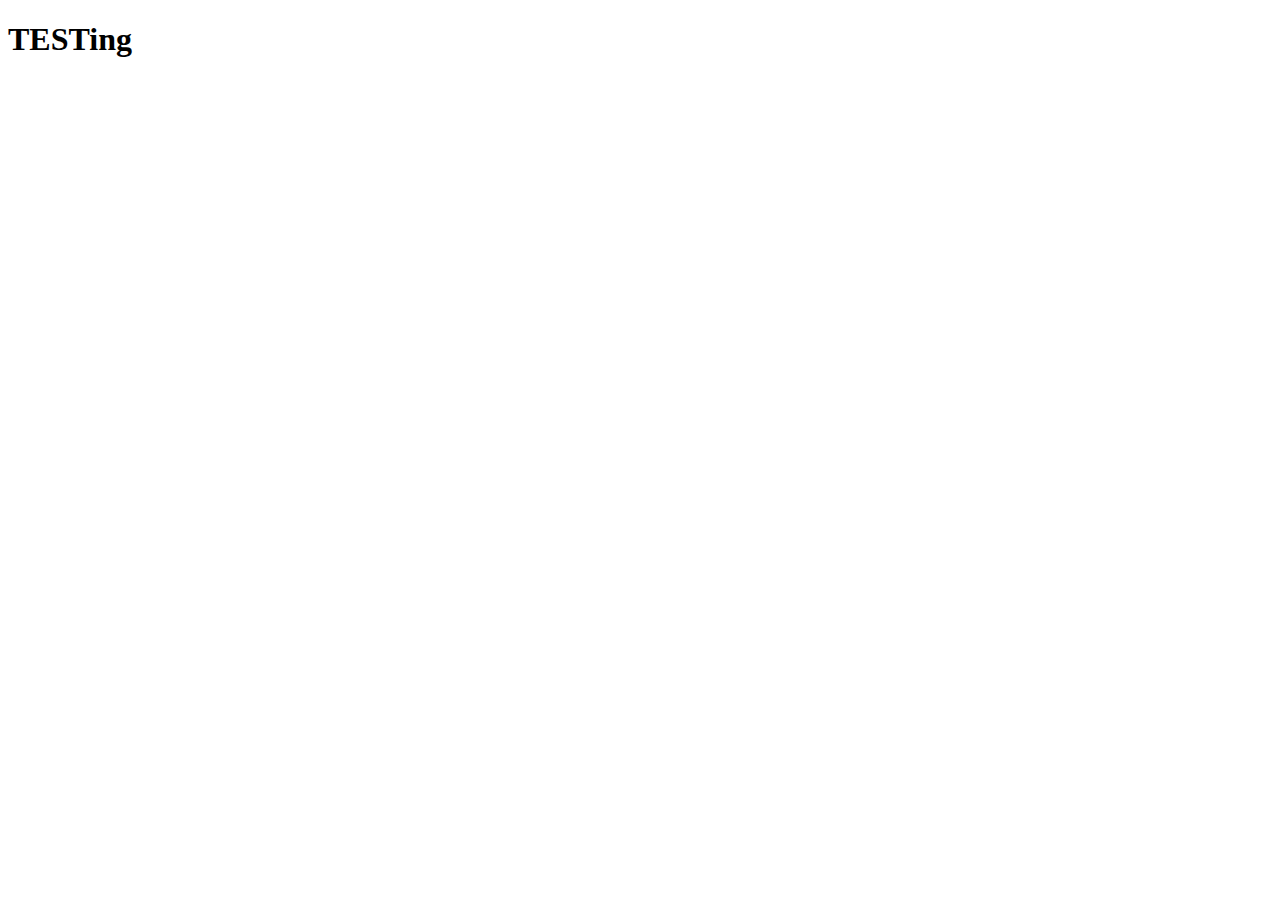
==== welcome/index.html @ 388e7489 "Update from https://github.com/lolalan/cfuapp/commit/aeb3b001410a778fb19ab69077e452d12d6b8685" ====
<!DOCTYPE html>
<html>
<head>
  <meta charset="UTF-8">
  <meta content="IE=Edge" http-equiv="X-UA-Compatible">
  <meta name="description" content="打算學車或即將考車？已經報讀持續進修基金課程學車？需要補鐘？呢個教車師傅評論網站，讓學車的朋友輕鬆分享和尋找最好的教車師傅。分享你的學車經驗，推薦和介紹好師傅、分享地獄教車師傅中伏經歷，閱讀其他人的推介和評論，找到最適合你的教車師傅，助你考車一take pass！">

  <!-- iOS meta tags & icons -->
  <meta name="apple-mobile-web-app-capable" content="yes">
  <meta name="apple-mobile-web-app-status-bar-style" content="black">
  <meta name="apple-mobile-web-app-title" content="cfu">
  <link rel="apple-touch-icon" href="icons/Icon-192.png">

  <!-- Favicon -->
  <link rel="icon" type="image/png" href="favicon.png"/>

  <title>香港教車師傅資訊：來自學生嘅真實評價（學車考車必睇）- hkcfu.review</title>
  <link rel="manifest" href="manifest.json">


</head>
<body>
  <h1>TESTing</h1>
</body>
</html>
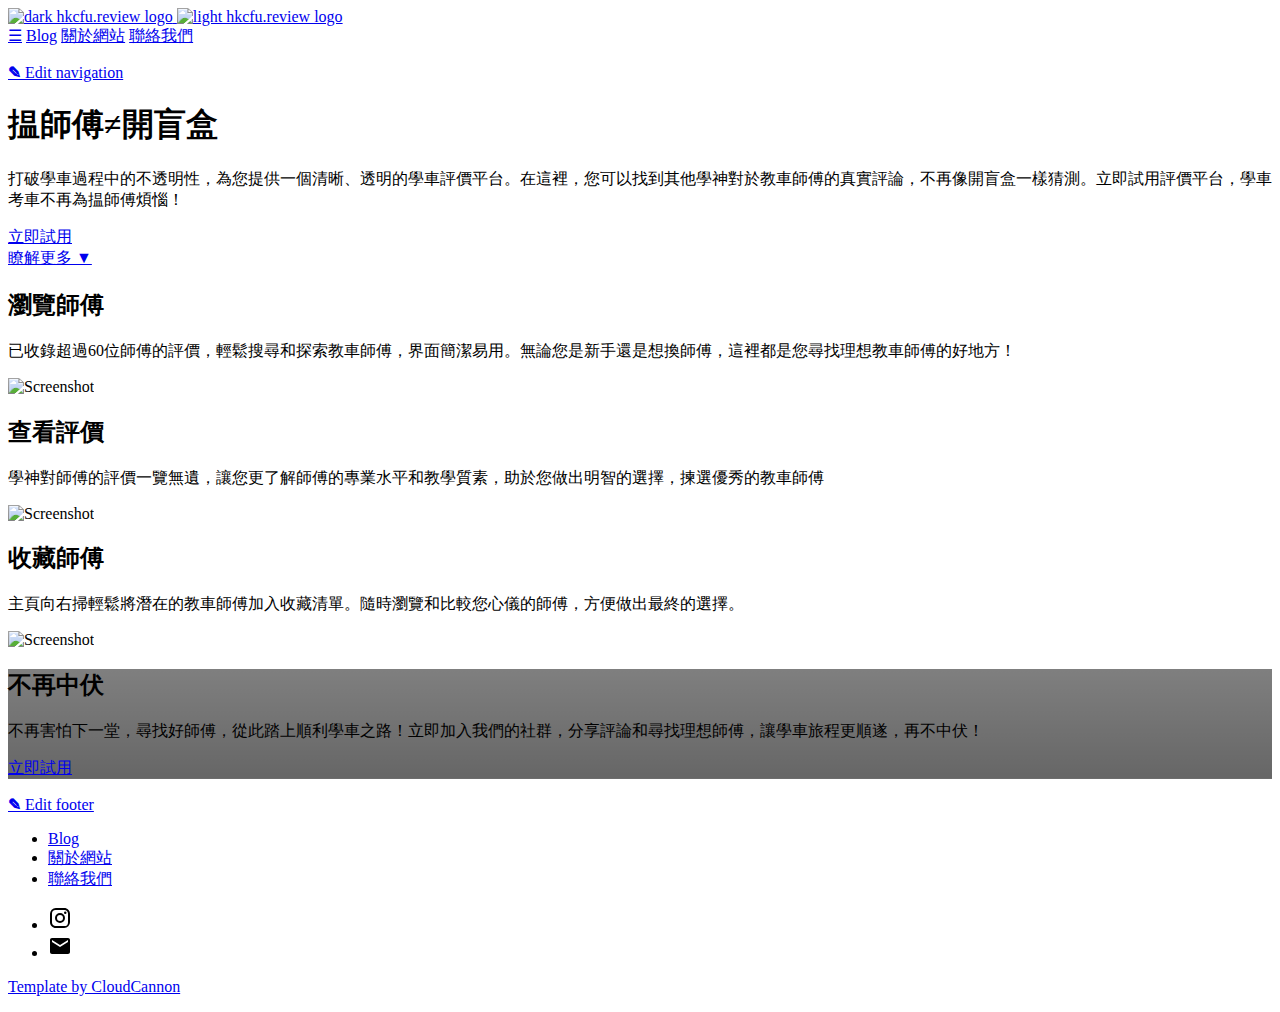
==== commit daeb195f: "Update from https://github.com/lolalan/cfuapp/commit/4bbce60f5fd3c8f8075b8254cafe3e81a8708f8f" ====
--- a/welcome/index.html
+++ b/welcome/index.html
@@ -1,25 +1,192 @@
 <!DOCTYPE html>
-<html>
-<head>
-  <meta charset="UTF-8">
-  <meta content="IE=Edge" http-equiv="X-UA-Compatible">
-  <meta name="description" content="打算學車或即將考車？已經報讀持續進修基金課程學車？需要補鐘？呢個教車師傅評論網站，讓學車的朋友輕鬆分享和尋找最好的教車師傅。分享你的學車經驗，推薦和介紹好師傅、分享地獄教車師傅中伏經歷，閱讀其他人的推介和評論，找到最適合你的教車師傅，助你考車一take pass！">
 
-  <!-- iOS meta tags & icons -->
-  <meta name="apple-mobile-web-app-capable" content="yes">
-  <meta name="apple-mobile-web-app-status-bar-style" content="black">
-  <meta name="apple-mobile-web-app-title" content="cfu">
-  <link rel="apple-touch-icon" href="icons/Icon-192.png">
+<html lang="en">
+	<head>
+		<meta charset="utf-8">
+		<meta name="viewport" content="width=device-width, initial-scale=1">
 
-  <!-- Favicon -->
-  <link rel="icon" type="image/png" href="favicon.png"/>
-
-  <title>香港教車師傅資訊：來自學生嘅真實評價（學車考車必睇）- hkcfu.review</title>
-  <link rel="manifest" href="manifest.json">
+		<!-- Begin Jekyll SEO tag v2.5.0 -->
+<title>Home | hkcfu.review 教車師傅評價</title>
+<meta name="generator" content="Jekyll v3.8.4" />
+<meta property="og:title" content="Home" />
+<meta name="author" content="hkcfu.review" />
+<meta property="og:locale" content="en_US" />
+<meta name="description" content="The latest app to help you find new friends with common interests." />
+<meta property="og:description" content="The latest app to help you find new friends with common interests." />
+<link rel="canonical" href="https://www.hkcfu.review/welcome/" />
+<meta property="og:url" content="https://www.hkcfu.review/welcome/" />
+<meta property="og:site_name" content="hkcfu.review 教車師傅評價" />
+<meta property="og:image" content="https://www.hkcfu.review/welcome/images/artwork2.jpg" />
+<script type="application/ld+json">
+{"headline":"Home","url":"https://www.hkcfu.review/welcome/","sameAs":["https://instagram.com/hkcfu.review"],"@type":"WebSite","publisher":{"@type":"Organization","logo":{"@type":"ImageObject","url":"https://www.hkcfu.review/welcome/siteicon.png"},"name":"hkcfu.review"},"image":"https://www.hkcfu.review/welcome/images/artwork2.jpg","author":{"@type":"Person","name":"hkcfu.review"},"name":"hkcfu.review","description":"The latest app to help you find new friends with common interests.","@context":"http://schema.org"}</script>
+<!-- End Jekyll SEO tag -->
 
 
-</head>
-<body>
-  <h1>TESTing</h1>
-</body>
+		<link rel="apple-touch-icon" href="/apple-touch-icon.png">
+		<link rel="icon" type="image/png" href="/touch-icon.png" sizes="192x192">
+		<link rel="icon" type="image/png" href="/images/favicon.png">
+
+		<link rel="stylesheet" href="https://fonts.googleapis.com/css?family=Lato:300|Rubik:300">
+		<link rel="stylesheet" href="/css/screen.css">
+
+		
+	</head>
+
+	<body>
+		<header id="mainHeader">
+			<div class="container">
+				<div class="company-name">
+					<a href="/">
+						<span class="dark-logo"><img width="104" height="38" src="/images/logo/dark.svg" alt="dark hkcfu.review logo"></span>
+						<span class="light-logo"><img width="104" height="38" src="/images/logo/light.svg" alt="light hkcfu.review logo"></span>
+					</a>
+				</div>
+				<nav>
+	<a class="nav-toggle" id="open-nav" href="#">&#9776;</a>
+	
+		
+		
+
+		
+		<a href="/blog/" class="" >Blog</a>
+	
+		
+		
+
+		
+		<a href="/about/" class="" >關於網站</a>
+	
+		
+		
+
+		
+		<a href="/contact/" class="" >聯絡我們</a>
+	
+</nav>
+
+				<p class="editor-link"><a style="display:inline;" href="cloudcannon:collections/_data/navigation.yml" class="btn"><strong>&#9998;</strong> Edit navigation</a></p>
+			</div>
+		</header>
+
+		<section class="hero" style="background-image: url(/images/artwork2.jpg)">
+	<div class="inner-hero text-container">
+		<div class="hero-text-container">
+			<h1 class="editable">揾師傅≠開盲盒</h1>
+			<p class="subtext editable">打破學車過程中的不透明性，為您提供一個清晰、透明的學車評價平台。在這裡，您可以找到其他學神對於教車師傅的真實評論，不再像開盲盒一樣猜測。立即試用評價平台，學車考車不再為揾師傅煩惱！</p>
+			<div class="cta button alt"><a href="https://www.hkcfu.review">立即試用</a></div>
+		</div>
+	</div>
+	<div class="learn-more"><a href="#learn-more">瞭解更多 <span class="arrow">&#x25BC;</span></a></div>
+</section>
+
+<div class="content">
+	<section class="info" id="learn-more">
+		<div class="container flex">
+			<div class="text">
+				<h2 class="editable">瀏覽師傅</h2>
+				<p class="editable">已收錄超過60位師傅的評價，輕鬆搜尋和探索教車師傅，界面簡潔易用。無論您是新手還是想換師傅，這裡都是您尋找理想教車師傅的好地方！</p>
+			</div>
+			<div class="image">
+				<img class="editable" src="/images/screenshot1.png" alt="Screenshot" />
+			</div>
+		</div>
+	</section>
+
+	<section class="info">
+		<div class="container flex">
+			<div class="text">
+				<h2 class="editable">查看評價</h2>
+				<p class="editable">學神對師傅的評價一覽無遺，讓您更了解師傅的專業水平和教學質素，助於您做出明智的選擇，揀選優秀的教車師傅</p>
+			</div>
+			<div class="image">
+				<img class="editable" src="/images/screenshot2.png" alt="Screenshot" />
+			</div>
+		</div>
+	</section>
+
+	<section class="info">
+		<div class="container flex">
+			<div class="text">
+				<h2 class="editable">收藏師傅</h2>
+				<p class="editable">主頁向右掃輕鬆將潛在的教車師傅加入收藏清單。隨時瀏覽和比較您心儀的師傅，方便做出最終的選擇。</p>
+			</div>
+			<div class="image">
+				<img class="editable" src="/images/screenshot3.png" alt="Screenshot" />
+			</div>
+		</div>
+	</section>
+
+	<section class="hero" style="background: center/cover no-repeat linear-gradient(rgba(0, 0, 0, 0.5), rgba(0, 0, 0, 0.6)),url(/images/artwork.png)">
+		<div class="inner-hero text-container">
+			<div class="hero-text-container">
+				<h2 class="editable">不再中伏</h2>
+				<p class="subtext editable">不再害怕下一堂，尋找好師傅，從此踏上順利學車之路！立即加入我們的社群，分享評論和尋找理想師傅，讓學車旅程更順遂，再不中伏！</p>
+				<div class="cta button alt"><a href="https://www.hkcfu.review">立即試用</a></div>
+			</div>
+		</div>
+	</section>
+</div>
+
+
+		<footer>
+			<div class="container">
+				<p class="editor-link"><a href="cloudcannon:collections/_data/footer.yml" class="btn"><strong>&#9998;</strong> Edit footer</a></p>
+				<ul class="footer-left-links">
+					
+						<li>
+							<a  href="/blog/" >
+								
+								Blog
+							</a>
+						</li>
+					
+						<li>
+							<a  href="/about/" >
+								
+								關於網站
+							</a>
+						</li>
+					
+						<li>
+							<a  href="/contact/" >
+								
+								聯絡我們
+							</a>
+						</li>
+					
+				</ul>
+				<ul class="footer-right-links">
+					
+						<li>
+							<a target="_blank" href="https://instagram.com/hkcfu.review" class="instagram-icon">
+								
+		<svg fill="#000000" height="24" viewBox="0 0 24 24" width="24" xmlns="http://www.w3.org/2000/svg"><path d="M7.8,2H16.2C19.4,2 22,4.6 22,7.8V16.2A5.8,5.8 0 0,1 16.2,22H7.8C4.6,22 2,19.4 2,16.2V7.8A5.8,5.8 0 0,1 7.8,2M7.6,4A3.6,3.6 0 0,0 4,7.6V16.4C4,18.39 5.61,20 7.6,20H16.4A3.6,3.6 0 0,0 20,16.4V7.6C20,5.61 18.39,4 16.4,4H7.6M17.25,5.5A1.25,1.25 0 0,1 18.5,6.75A1.25,1.25 0 0,1 17.25,8A1.25,1.25 0 0,1 16,6.75A1.25,1.25 0 0,1 17.25,5.5M12,7A5,5 0 0,1 17,12A5,5 0 0,1 12,17A5,5 0 0,1 7,12A5,5 0 0,1 12,7M12,9A3,3 0 0,0 9,12A3,3 0 0,0 12,15A3,3 0 0,0 15,12A3,3 0 0,0 12,9Z" /></svg>
+	
+
+								
+							</a>
+						</li>
+					
+						<li>
+							<a  href="mailto:hkcfu.review@gmail.com" class="email-icon">
+								
+		<svg fill="#000000" height="24" viewBox="0 0 24 24" width="24" xmlns="http://www.w3.org/2000/svg"><path d="M20 4H4c-1.1 0-1.99.9-1.99 2L2 18c0 1.1.9 2 2 2h16c1.1 0 2-.9 2-2V6c0-1.1-.9-2-2-2zm0 4l-8 5-8-5V6l8 5 8-5v2z"/><path d="M0 0h24v24H0z" fill="none"/></svg>
+
+
+								
+							</a>
+						</li>
+					
+				</ul>
+				<p class="copyright">
+					<a href="https://cloudcannon.com/">
+						Template by CloudCannon
+					</a>
+				</p>
+			</div>
+		</footer>
+
+		<script src="//ajax.googleapis.com/ajax/libs/jquery/3.1.0/jquery.min.js"></script>
+		<script src="/js/main.js"></script>
+	</body>
 </html>
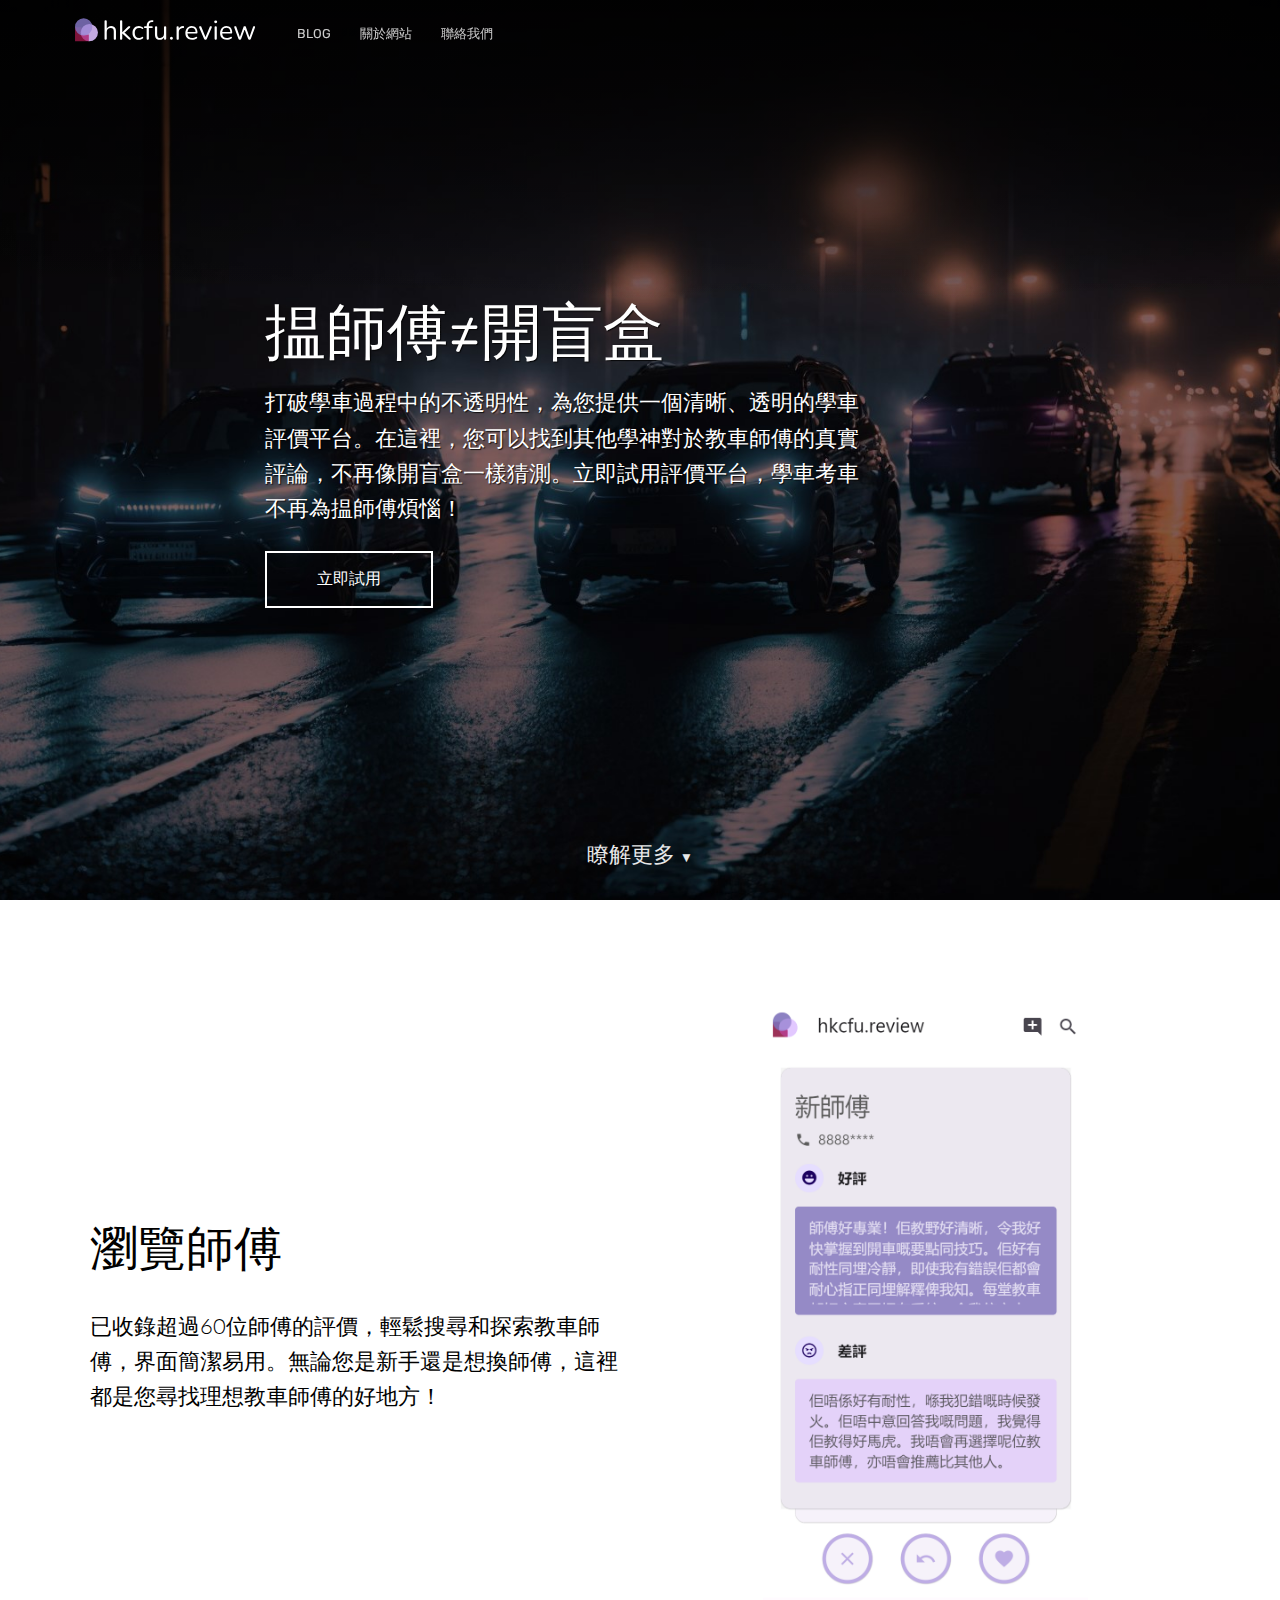
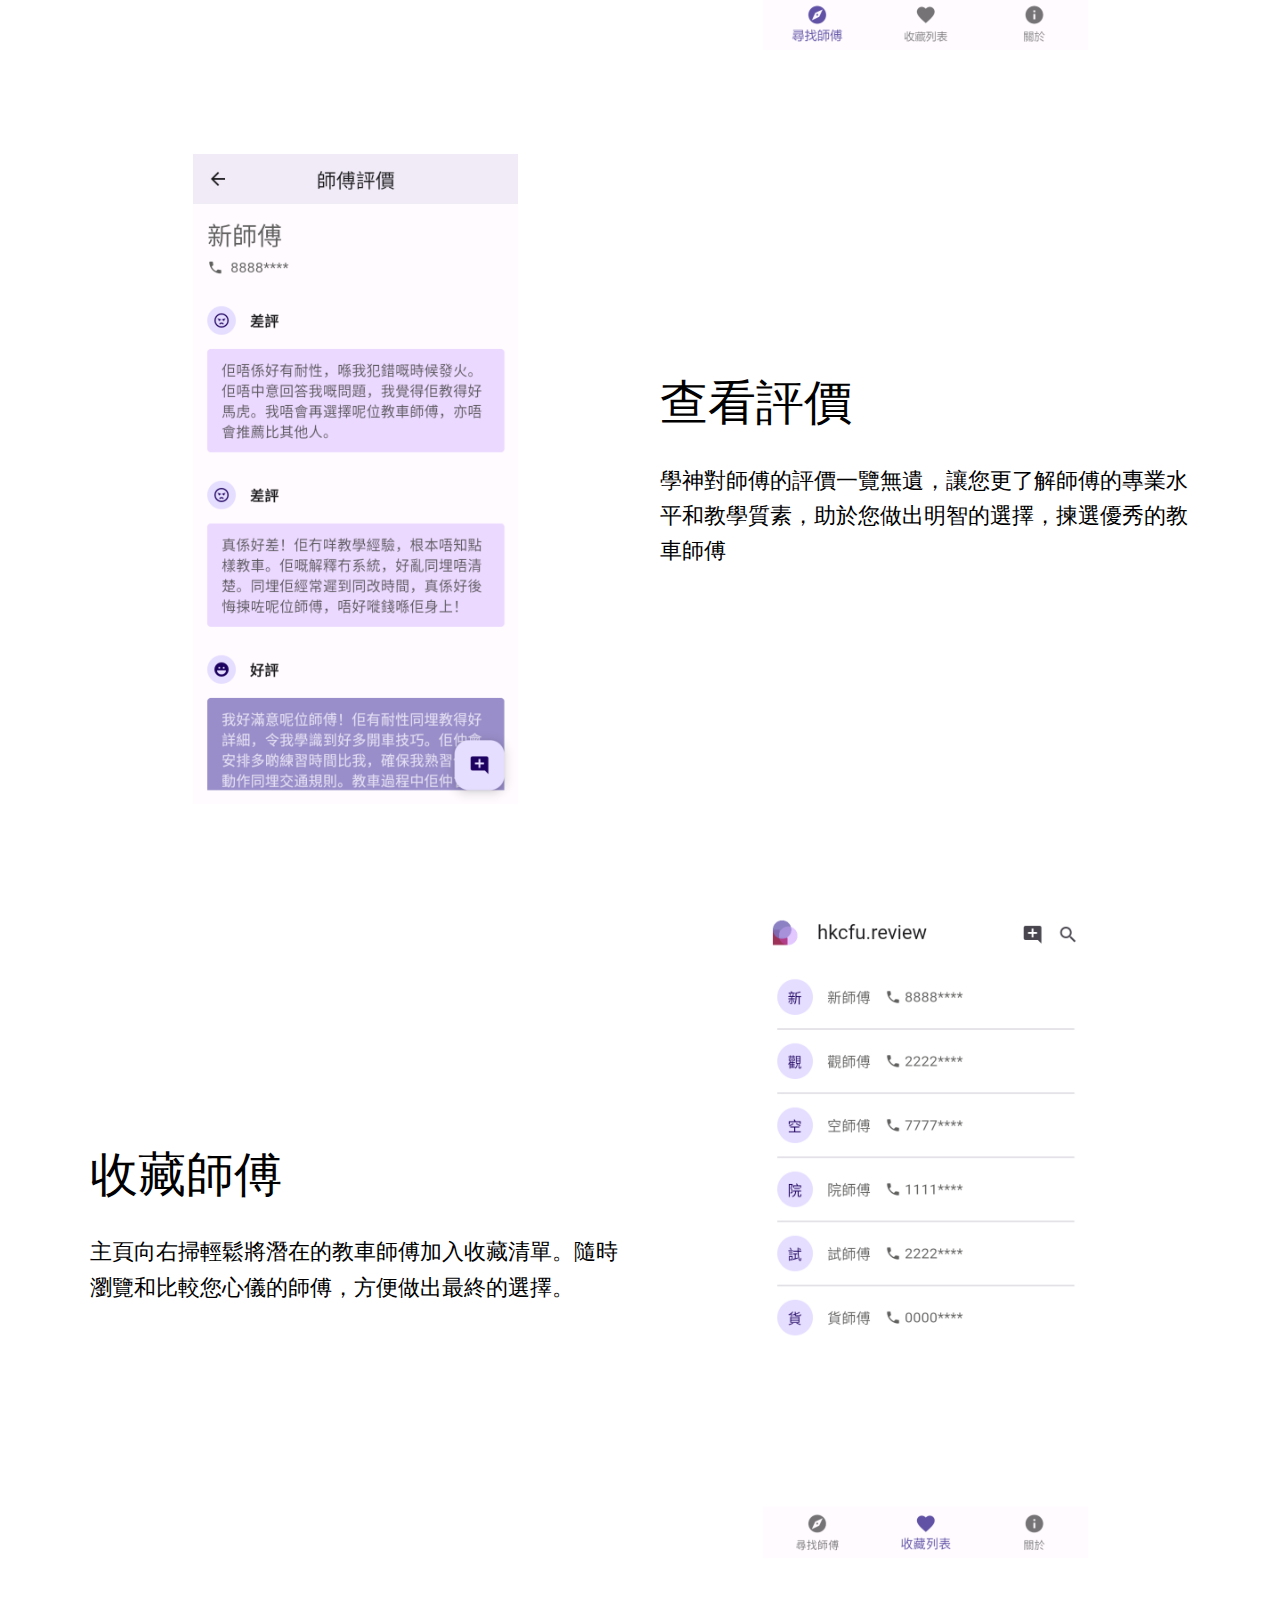
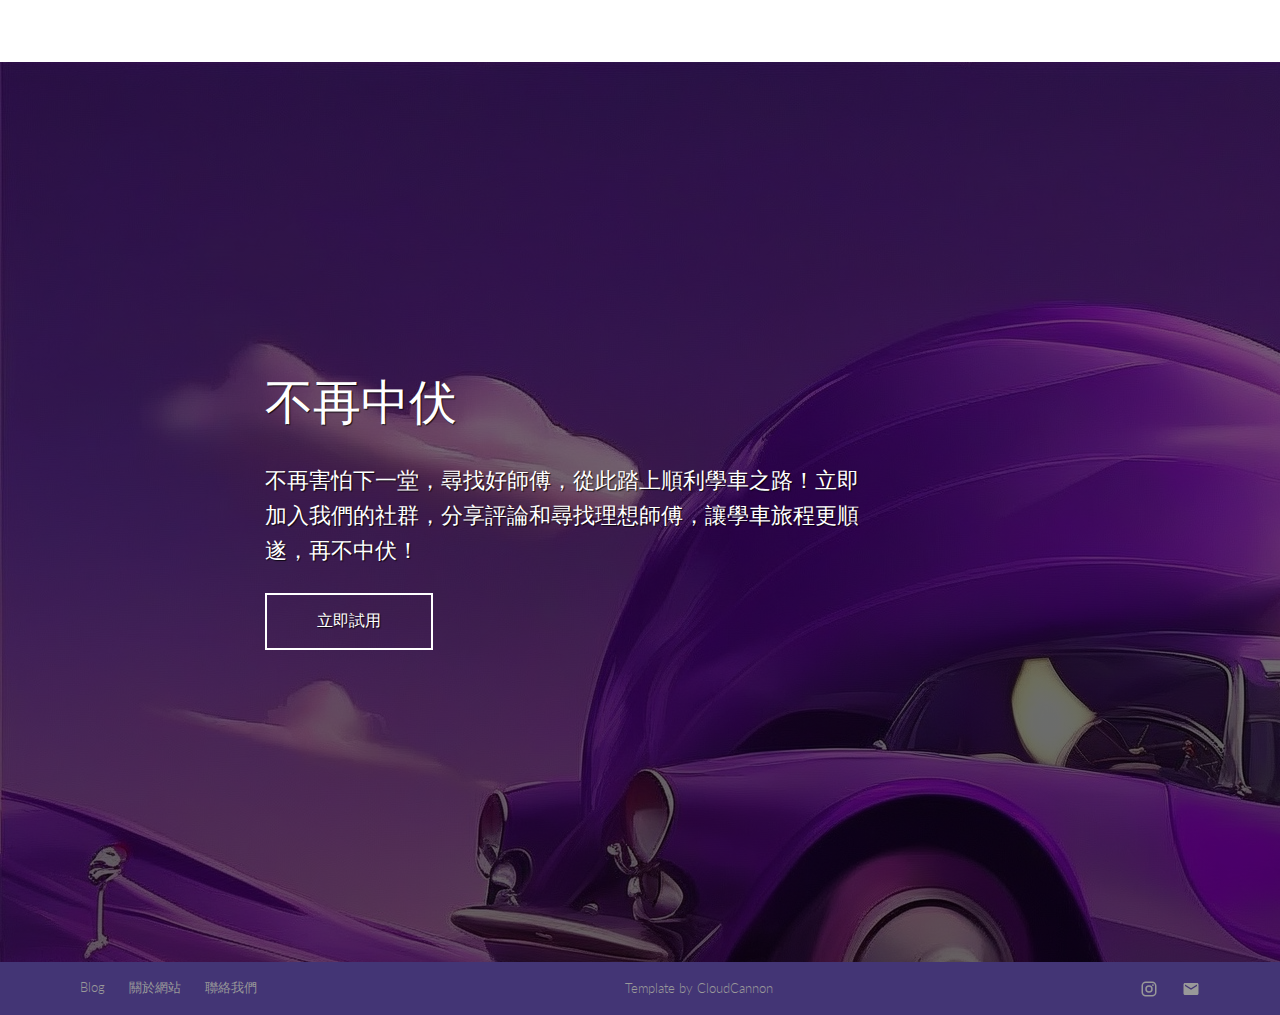
==== commit 5dafe93a: "Update from https://github.com/lolalan/cfuapp/commit/13a82696eb081a3119995090ba517b690dd5e3bb" ====
--- a/welcome/index.html
+++ b/welcome/index.html
@@ -21,13 +21,14 @@
 {"headline":"Home","url":"https://www.hkcfu.review/welcome/","sameAs":["https://instagram.com/hkcfu.review"],"@type":"WebSite","publisher":{"@type":"Organization","logo":{"@type":"ImageObject","url":"https://www.hkcfu.review/welcome/siteicon.png"},"name":"hkcfu.review"},"image":"https://www.hkcfu.review/welcome/images/artwork2.jpg","author":{"@type":"Person","name":"hkcfu.review"},"name":"hkcfu.review","description":"The latest app to help you find new friends with common interests.","@context":"http://schema.org"}</script>
 <!-- End Jekyll SEO tag -->
 
+		<link type="application/atom+xml" rel="alternate" href="https://www.hkcfu.review/welcome/feed.xml" title="hkcfu.review 教車師傅評價" />
 
-		<link rel="apple-touch-icon" href="/apple-touch-icon.png">
-		<link rel="icon" type="image/png" href="/touch-icon.png" sizes="192x192">
-		<link rel="icon" type="image/png" href="/images/favicon.png">
+		<link rel="apple-touch-icon" href="./apple-touch-icon.png">
+		<link rel="icon" type="image/png" href="./touch-icon.png" sizes="192x192">
+		<link rel="icon" type="image/png" href="./images/favicon.png">
 
 		<link rel="stylesheet" href="https://fonts.googleapis.com/css?family=Lato:300|Rubik:300">
-		<link rel="stylesheet" href="/css/screen.css">
+		<link rel="stylesheet" href="./css/screen.css">
 
 		
 	</head>
@@ -36,9 +37,9 @@
 		<header id="mainHeader">
 			<div class="container">
 				<div class="company-name">
-					<a href="/">
-						<span class="dark-logo"><img width="104" height="38" src="/images/logo/dark.svg" alt="dark hkcfu.review logo"></span>
-						<span class="light-logo"><img width="104" height="38" src="/images/logo/light.svg" alt="light hkcfu.review logo"></span>
+					<a href="./">
+						<span class="dark-logo"><img width="104" height="38" src="./images/logo/dark.svg" alt="dark hkcfu.review logo"></span>
+						<span class="light-logo"><img width="104" height="38" src="./images/logo/light.svg" alt="light hkcfu.review logo"></span>
 					</a>
 				</div>
 				<nav>
@@ -48,19 +49,19 @@
 		
 
 		
-		<a href="/blog/" class="" >Blog</a>
+		<a href="./blog/" class="" >Blog</a>
 	
 		
 		
 
 		
-		<a href="/about/" class="" >關於網站</a>
+		<a href="./about/" class="" >關於網站</a>
 	
 		
 		
 
 		
-		<a href="/contact/" class="" >聯絡我們</a>
+		<a href="./contact/" class="" >聯絡我們</a>
 	
 </nav>
 
@@ -68,7 +69,7 @@
 			</div>
 		</header>
 
-		<section class="hero" style="background-image: url(/images/artwork2.jpg)">
+		<section class="hero" style="background-image: url(./images/artwork2.jpg)">
 	<div class="inner-hero text-container">
 		<div class="hero-text-container">
 			<h1 class="editable">揾師傅≠開盲盒</h1>
@@ -87,7 +88,7 @@
 				<p class="editable">已收錄超過60位師傅的評價，輕鬆搜尋和探索教車師傅，界面簡潔易用。無論您是新手還是想換師傅，這裡都是您尋找理想教車師傅的好地方！</p>
 			</div>
 			<div class="image">
-				<img class="editable" src="/images/screenshot1.png" alt="Screenshot" />
+				<img class="editable" src="./images/screenshot1.png" alt="Screenshot" />
 			</div>
 		</div>
 	</section>
@@ -99,7 +100,7 @@
 				<p class="editable">學神對師傅的評價一覽無遺，讓您更了解師傅的專業水平和教學質素，助於您做出明智的選擇，揀選優秀的教車師傅</p>
 			</div>
 			<div class="image">
-				<img class="editable" src="/images/screenshot2.png" alt="Screenshot" />
+				<img class="editable" src="./images/screenshot2.png" alt="Screenshot" />
 			</div>
 		</div>
 	</section>
@@ -111,12 +112,12 @@
 				<p class="editable">主頁向右掃輕鬆將潛在的教車師傅加入收藏清單。隨時瀏覽和比較您心儀的師傅，方便做出最終的選擇。</p>
 			</div>
 			<div class="image">
-				<img class="editable" src="/images/screenshot3.png" alt="Screenshot" />
+				<img class="editable" src="./images/screenshot3.png" alt="Screenshot" />
 			</div>
 		</div>
 	</section>
 
-	<section class="hero" style="background: center/cover no-repeat linear-gradient(rgba(0, 0, 0, 0.5), rgba(0, 0, 0, 0.6)),url(/images/artwork.png)">
+	<section class="hero" style="background: center/cover no-repeat linear-gradient(rgba(0, 0, 0, 0.5), rgba(0, 0, 0, 0.6)),url(./images/artwork.png)">
 		<div class="inner-hero text-container">
 			<div class="hero-text-container">
 				<h2 class="editable">不再中伏</h2>
@@ -134,21 +135,21 @@
 				<ul class="footer-left-links">
 					
 						<li>
-							<a  href="/blog/" >
+							<a  href="./blog/" >
 								
 								Blog
 							</a>
 						</li>
 					
 						<li>
-							<a  href="/about/" >
+							<a  href="./about/" >
 								
 								關於網站
 							</a>
 						</li>
 					
 						<li>
-							<a  href="/contact/" >
+							<a  href="./contact/" >
 								
 								聯絡我們
 							</a>
@@ -168,7 +169,7 @@
 						</li>
 					
 						<li>
-							<a  href="mailto:hkcfu.review@gmail.com" class="email-icon">
+							<a  href=".mailto:hkcfu.review@gmail.com" class="email-icon">
 								
 		<svg fill="#000000" height="24" viewBox="0 0 24 24" width="24" xmlns="http://www.w3.org/2000/svg"><path d="M20 4H4c-1.1 0-1.99.9-1.99 2L2 18c0 1.1.9 2 2 2h16c1.1 0 2-.9 2-2V6c0-1.1-.9-2-2-2zm0 4l-8 5-8-5V6l8 5 8-5v2z"/><path d="M0 0h24v24H0z" fill="none"/></svg>
 
@@ -187,6 +188,6 @@
 		</footer>
 
 		<script src="//ajax.googleapis.com/ajax/libs/jquery/3.1.0/jquery.min.js"></script>
-		<script src="/js/main.js"></script>
+		<script src="./js/main.js"></script>
 	</body>
 </html>
--- a/welcome/css/screen.css
+++ b/welcome/css/screen.css
@@ -0,0 +1,606 @@
+@charset "UTF-8";
+.staff {
+  display: -webkit-box;
+  display: -webkit-flex;
+  display: -moz-flex;
+  display: -ms-flexbox;
+  display: flex; }
+
+html {
+  background: #433575; }
+
+html, body {
+  margin: 0;
+  padding: 0; }
+
+body {
+  font-family: 'Rubik', sans-serif; }
+
+a {
+  color: #00a4ca;
+  text-decoration: none; }
+
+a:hover {
+  text-decoration: underline; }
+
+img {
+  max-width: 100%; }
+
+h1 strong, h2 strong {
+  font-weight: 700; }
+
+h1 {
+  font-weight: 300;
+  font-size: 3.8em;
+  margin: 0; }
+
+h2 {
+  font-weight: 300;
+  font-size: 3em;
+  margin: 0 0 30px 0;
+  line-height: 1.2em; }
+
+h3 {
+  margin: 20px 0 10px 0; }
+
+h2 a {
+  color: #000; }
+  h2 a:hover {
+    text-decoration: none; }
+
+p, address, ul {
+  font-size: 1.38em;
+  margin-bottom: 20px;
+  font-weight: 300;
+  line-height: 1.6em;
+  font-family: 'Lato', sans-serif; }
+
+.hero {
+  color: #ffffff;
+  text-align: center;
+  height: 100vh;
+  min-height: 550px;
+  background-color: #433575;
+  background-repeat: no-repeat;
+  background-size: cover;
+  background-position: center center; }
+  .hero:before {
+    content: "";
+    background: linear-gradient(to bottom, rgba(0, 0, 0, 0.65) 0, rgba(0, 0, 0, 0) 100%);
+    position: absolute;
+    top: 0;
+    left: 0;
+    right: 0;
+    height: 300px; }
+  .hero p {
+    color: #fff; }
+  .hero .inner-hero {
+    display: flex;
+    align-items: center;
+    height: 100%; }
+  .hero .hero-text-container {
+    width: 600px;
+    text-align: left; }
+    .hero .hero-text-container h1, .hero .hero-text-container h2, .hero .hero-text-container p, .hero .hero-text-container .button {
+      text-shadow: 1px 1px 1px rgba(0, 0, 0, 0.8); }
+  .hero .hero-text-right {
+    position: absolute;
+    right: 0; }
+
+.image {
+  text-align: center; }
+
+.bottom-cta {
+  text-align: center; }
+  .bottom-cta h2 {
+    margin-bottom: 12px; }
+
+@media (min-width: 768px) {
+  .flex {
+    display: -webkit-box;
+    display: -webkit-flex;
+    display: -moz-flex;
+    display: -ms-flexbox;
+    display: flex;
+    align-items: center;
+    flex-direction: row; }
+    .flex .text, .flex .image {
+      -webkit-flex: 1;
+      flex: 1;
+      padding: 0 20px; }
+
+  .content section:nth-child(even) .flex {
+    flex-direction: row-reverse; } }
+.container, .text-container {
+  margin: 0 auto;
+  position: relative;
+  padding: 0 20px; }
+
+.text-container {
+  max-width: 750px; }
+
+.container {
+  max-width: 1140px; }
+
+.dark-logo {
+  display: none; }
+
+section {
+  background: #fff; }
+
+.pad {
+  padding: 60px 0; }
+
+header {
+  color: #fff;
+  padding: 15px 0;
+  position: fixed;
+  width: 100%;
+  z-index: 9999;
+  line-height: 0; }
+  header .container {
+    line-height: 0; }
+  header.header-background {
+    background-color: rgba(255, 255, 255, 0.95);
+    color: #333;
+    box-shadow: 0px 0px 10px rgba(0, 0, 0, 0.2);
+    transition: background-color 0.2s ease;
+    text-shadow: none; }
+    header.header-background a {
+      color: #333; }
+      @media (min-width: 620px) {
+        header.header-background a:hover {
+          border-bottom-color: rgba(80, 80, 80, 0.3);
+          border-bottom-width: 5px; } }
+    header.header-background .dark-logo {
+      display: inline; }
+    header.header-background .light-logo {
+      display: none; }
+  header a {
+    color: #fff;
+    text-decoration: none;
+    z-index: 1;
+    position: relative;
+    display: block; }
+    @media (min-width: 620px) {
+      header a {
+        height: 100%; } }
+    header a span {
+      display: block;
+      height: 100%; }
+    header a:hover {
+      text-decoration: none; }
+  header .company-name {
+    font-size: 1.7em;
+    display: inline-block; }
+    header .company-name img {
+      height: 30px;
+      width: auto; }
+
+.content {
+  background: #fff; }
+
+.info img {
+  max-height: 650px; }
+
+.info {
+  padding: 0 0 100px 0; }
+  .info:first-child {
+    padding-top: 100px; }
+
+.subtext {
+  margin-top: 10px; }
+
+.cta {
+  margin: 25px 0 0 0; }
+
+.page h2 {
+  text-align: center; }
+
+blockquote {
+  padding: 18px 25px;
+  margin: 0;
+  quotes: "“" "”" "‘" "’";
+  font-style: italic; }
+  blockquote cite {
+    display: block;
+    font-weight: bold;
+    margin: 10px 0 0 0; }
+  blockquote p {
+    display: inline; }
+
+blockquote:before {
+  color: #ccc;
+  content: open-quote;
+  font-size: 4em;
+  line-height: 0.1em;
+  margin-right: 0.25em;
+  vertical-align: -0.4em; }
+
+.square-image {
+  width: 200px;
+  height: 200px;
+  border-radius: 200px;
+  background-size: cover;
+  background-repeat: no-repeat;
+  margin: 0 auto; }
+
+.page {
+  margin-bottom: 0;
+  padding-bottom: 80px; }
+
+.center-text {
+  text-align: center; }
+
+.learn-more {
+  position: absolute;
+  left: 0;
+  bottom: 30px;
+  text-align: center;
+  font-size: 1.4em;
+  width: 100%; }
+  .learn-more a {
+    text-decoration: none;
+    color: #fff;
+    opacity: .9; }
+    .learn-more a:hover {
+      opacity: 1; }
+  .learn-more .arrow {
+    font-size: .6em; }
+
+.editor-link {
+  display: none;
+  margin-top: 0;
+  padding-top: 30px; }
+  .editor-link .btn {
+    border: 0;
+    border-radius: 2px;
+    width: 100%;
+    max-width: 500px;
+    box-sizing: border-box;
+    font-size: 2rem;
+    text-decoration: none;
+    padding: 10px 15px;
+    margin: 0;
+    font-size: 18px;
+    cursor: pointer;
+    background-color: #f7e064;
+    color: #333;
+    box-shadow: 1px 1px 5px 0 rgba(0, 0, 0, 0.2); }
+    .editor-link .btn:hover {
+      background-color: #f4d525;
+      color: #333; }
+
+.cms-editor-active .editor-link {
+  display: block; }
+
+.staff {
+  padding: 0;
+  margin: 0;
+  list-style: none;
+  -webkit-flex-flow: wrap;
+  -moz-flex-flow: wrap;
+  -ms-flex-flow: wrap;
+  flex-flow: wrap;
+  text-align: center; }
+  .staff li {
+    padding: 30px 20px;
+    box-sizing: border-box;
+    width: 100%; }
+    @media (min-width: 450px) {
+      .staff li {
+        -webkit-box-flex: 1;
+        -webkit-flex: 1 1 50%;
+        -moz-box-flex: 1;
+        -moz-flex: 1 1 50%;
+        -ms-flex: 1 1 50%;
+        flex: 1 1 50%; } }
+    @media (min-width: 768px) {
+      .staff li {
+        -webkit-box-flex: 1;
+        -webkit-flex: 1 1 33%;
+        -moz-box-flex: 1;
+        -moz-flex: 1 1 33%;
+        -ms-flex: 1 1 33%;
+        flex: 1 1 33%; } }
+  .staff .name {
+    margin-top: 20px; }
+  .staff .position {
+    color: #666;
+    font-size: .8em; }
+
+.map {
+  width: 100%;
+  height: 440px; }
+
+.contact-box {
+  margin: 0 auto; }
+  .contact-box form {
+    width: 100%; }
+  .contact-box p {
+    margin: 0; }
+  @media (min-width: 768px) {
+    .contact-box .contact-form, .contact-box .contact-details {
+      -webkit-flex: 1;
+      flex: 1; } }
+  .contact-box .contact-details {
+    font-size: .9em;
+    margin-top: 60px; }
+
+.blog-posts {
+  list-style: none;
+  padding: 0;
+  margin: 0;
+  font-size: 1em; }
+  .blog-posts li {
+    padding: 50px 0; }
+  .blog-posts .blog-post {
+    padding: 18px 0; }
+    .blog-posts .blog-post:first-child {
+      padding-top: 50px; }
+    .blog-posts .blog-post .post-details {
+      padding-top: 15px; }
+
+.blog-post .author {
+  padding: 30px 0 0 0;
+  border: 1px solid #eee;
+  margin: 30px 0;
+  font-size: .8em; }
+  .blog-post .author .square-image {
+    width: 125px;
+    height: 125px; }
+  .blog-post .author .blurb {
+    text-align: center; }
+.blog-post h3 {
+  margin: 0; }
+  .blog-post h3 a {
+    color: #000;
+    text-decoration: none;
+    font-weight: normal;
+    font-size: 1.3em; }
+.blog-post h2 {
+  text-align: left;
+  font-size: 2.6em;
+  margin: 0; }
+.blog-post .post-details {
+  border-bottom: 1px solid #eee;
+  font-size: .9em;
+  margin: 0;
+  padding: 40px 0 0 0; }
+  .blog-post .post-details .blog-filter {
+    display: inline-block;
+    text-align: left; }
+    .blog-post .post-details .blog-filter a {
+      position: relative;
+      top: -5px; }
+  .blog-post .post-details a {
+    text-decoration: none; }
+  .blog-post .post-details .post-date {
+    float: right; }
+  .blog-post .post-details:after {
+    content: "";
+    display: table;
+    clear: both; }
+.blog-post .post-content {
+  padding: 0 0 40px 0; }
+  .blog-post .post-content .button {
+    margin: 30px 0 0 0; }
+
+.pagination {
+  text-align: center; }
+
+.blog-filter {
+  text-align: center; }
+  .blog-filter a {
+    background: #eee;
+    padding: 3px 5px;
+    font-size: .8em;
+    border-radius: 5px;
+    color: #888;
+    transition: .2s ease-in-out; }
+    .blog-filter a:hover {
+      color: #555;
+      text-decoration: none; }
+
+.blog-filter.cross a {
+  padding-right: 8px; }
+  .blog-filter.cross a:after {
+    content: "x";
+    font-size: .5em;
+    position: relative;
+    bottom: 4px;
+    right: -3px; }
+
+.change-category {
+  margin: 0;
+  padding: 30px 0; }
+
+.blog-navigation {
+  font-size: 14px;
+  display: block;
+  width: auto;
+  overflow: hidden; }
+  .blog-navigation a {
+    display: block;
+    width: 50%;
+    float: left;
+    margin: 1em 0; }
+  .blog-navigation .next {
+    text-align: right; }
+
+.pagination {
+  padding: 30px; }
+
+.button a, input[type=submit] {
+  color: #8f1742;
+  text-decoration: none;
+  border: 2px solid #8f1742;
+  transition: .2s ease-in-out;
+  display: inline-block;
+  padding: 16px 50px;
+  background: #fff; }
+
+.button a:hover, input[type=submit]:hover {
+  background: #8f1742;
+  color: #fff;
+  cursor: pointer; }
+
+.button.alt a {
+  background: rgba(255, 255, 255, 0);
+  border: 2px solid white;
+  color: #fff; }
+
+.button.alt a:hover {
+  background: #fff;
+  color: #8f1742;
+  text-shadow: none; }
+
+textarea, input, button, select {
+  font-family: inherit;
+  font-size: inherit; }
+
+input[type=submit] {
+  margin: 20px 0 0 0; }
+
+label, input, textarea {
+  display: block;
+  width: 100%;
+  box-sizing: border-box; }
+
+textarea {
+  resize: vertical;
+  height: 150px; }
+
+label {
+  margin: 20px 0 5px 0; }
+
+input, textarea {
+  padding: 10px;
+  font-size: 1em; }
+
+input, textarea {
+  -webkit-transition: all 0.30s ease-in-out;
+  -moz-transition: all 0.30s ease-in-out;
+  -ms-transition: all 0.30s ease-in-out;
+  -o-transition: all 0.30s ease-in-out;
+  outline: none;
+  border: 1px solid #DDDDDD; }
+
+input[type=text]:focus, input[type=email]:focus, input[type=password]:focus, textarea:focus {
+  box-shadow: 0 0 5px #51cbee;
+  border: 1px solid #51cbee; }
+
+.nav-open nav {
+  border-bottom: 1px dotted rgba(255, 255, 255, 0.2);
+  padding: 10px 0; }
+  .nav-open nav a {
+    display: block;
+    padding: 30px 0; }
+  @media (min-width: 620px) {
+    .nav-open nav {
+      border: 0;
+      padding: 0 20px; }
+      .nav-open nav a {
+        display: inline; } }
+
+nav {
+  text-transform: uppercase;
+  font-size: .8em;
+  width: 100%;
+  position: relative;
+  top: -7px;
+  text-shadow: none; }
+  @media (min-width: 620px) {
+    nav {
+      padding: 0 20px;
+      display: inline; } }
+  nav a {
+    margin: 0 3px;
+    padding: 14px 10px;
+    border: 0;
+    display: none; }
+    @media (min-width: 620px) {
+      nav a {
+        display: inline;
+        border-bottom: 1px solid rgba(255, 255, 255, 0);
+        color: rgba(255, 255, 255, 0.8); } }
+    nav a.nav-toggle {
+      display: inline;
+      position: absolute;
+      right: 10px;
+      top: -7px;
+      font-size: 1.9em;
+      border: 0;
+      text-shadow: 0;
+      padding: 0 !important; }
+      @media (min-width: 620px) {
+        nav a.nav-toggle {
+          display: none; } }
+      nav a.nav-toggle:hover {
+        border: 0; }
+  nav a.active {
+    border-bottom: 5px solid #8f1742; }
+
+footer {
+  font-size: .6em;
+  position: relative;
+  background: #433575;
+  color: #fff; }
+  footer,
+  footer a {
+    color: #999; }
+  footer a {
+    text-decoration: none;
+    padding: 0 10px; }
+    footer a:hover {
+      color: #fff; }
+  footer ul {
+    padding: 0;
+    margin: 0; }
+    footer ul.footer-right-links {
+      float: left; }
+      @media (min-width: 450px) {
+        footer ul.footer-right-links {
+          float: right; } }
+    footer ul.footer-left-links {
+      float: left; }
+    footer ul li {
+      list-style: none;
+      margin: 15px auto;
+      display: inline-block; }
+      footer ul li a:hover {
+        text-decoration: none; }
+      footer ul li a svg {
+        fill: #999;
+        transition: fill 0.2s ease;
+        vertical-align: middle;
+        width: 18px;
+        height: 18px; }
+      footer ul li a:hover svg {
+        fill: #fff; }
+      footer ul li a.twitter-icon:hover svg {
+        fill: #55acee; }
+      footer ul li a.google-plus-icon:hover svg {
+        fill: #db4437; }
+      footer ul li a.youtube-icon:hover svg {
+        fill: #cd201f; }
+      footer ul li a.instagram-icon:hover svg {
+        fill: #f167f5; }
+      footer ul li a.linkedin-icon:hover svg {
+        fill: #0077b5; }
+      footer ul li a.pinterest-icon:hover svg {
+        fill: #bd081c; }
+      footer ul li a.rss-icon:hover svg {
+        fill: #f26522; }
+
+.copyright {
+  margin: 15px auto;
+  float: left; }
+  .copyright a {
+    color: #999; }
+  @media (min-width: 768px) {
+    .copyright {
+      text-align: center;
+      float: none;
+      padding: 16px 0;
+      margin: 0; } }
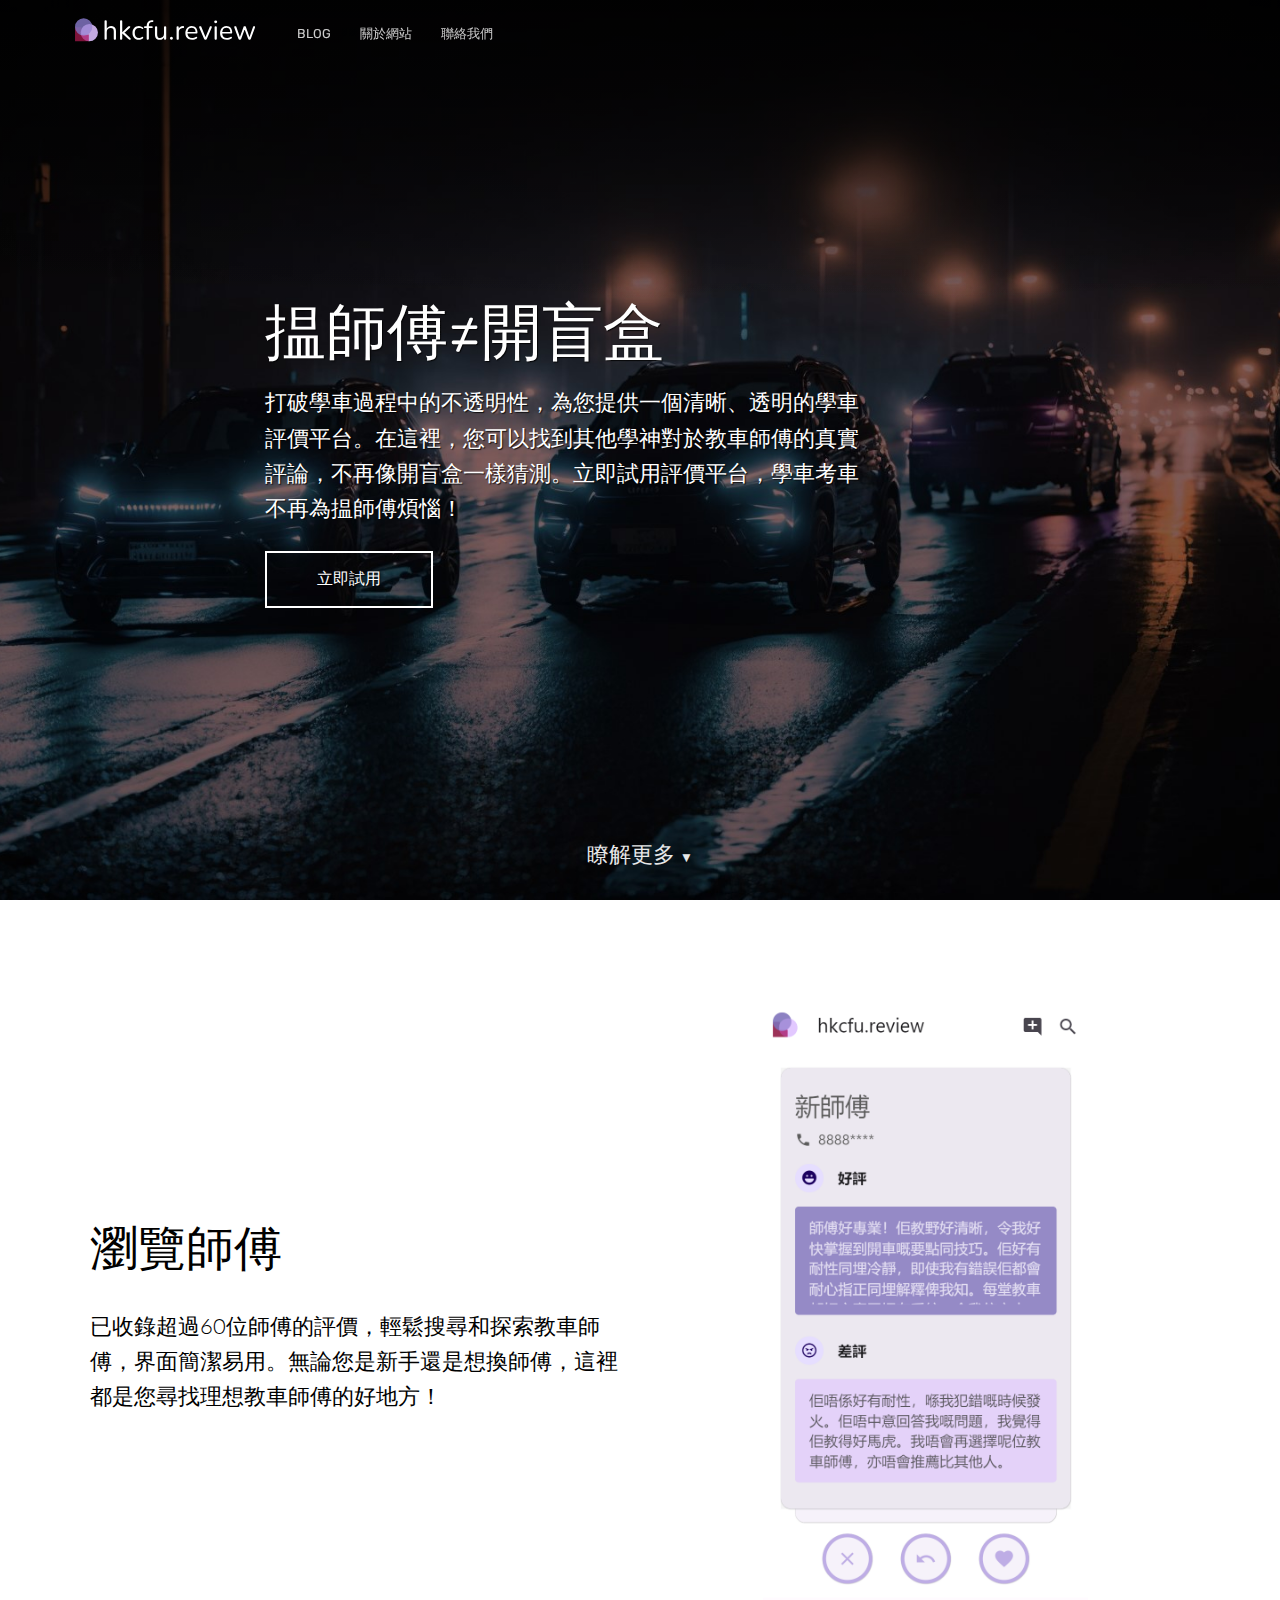
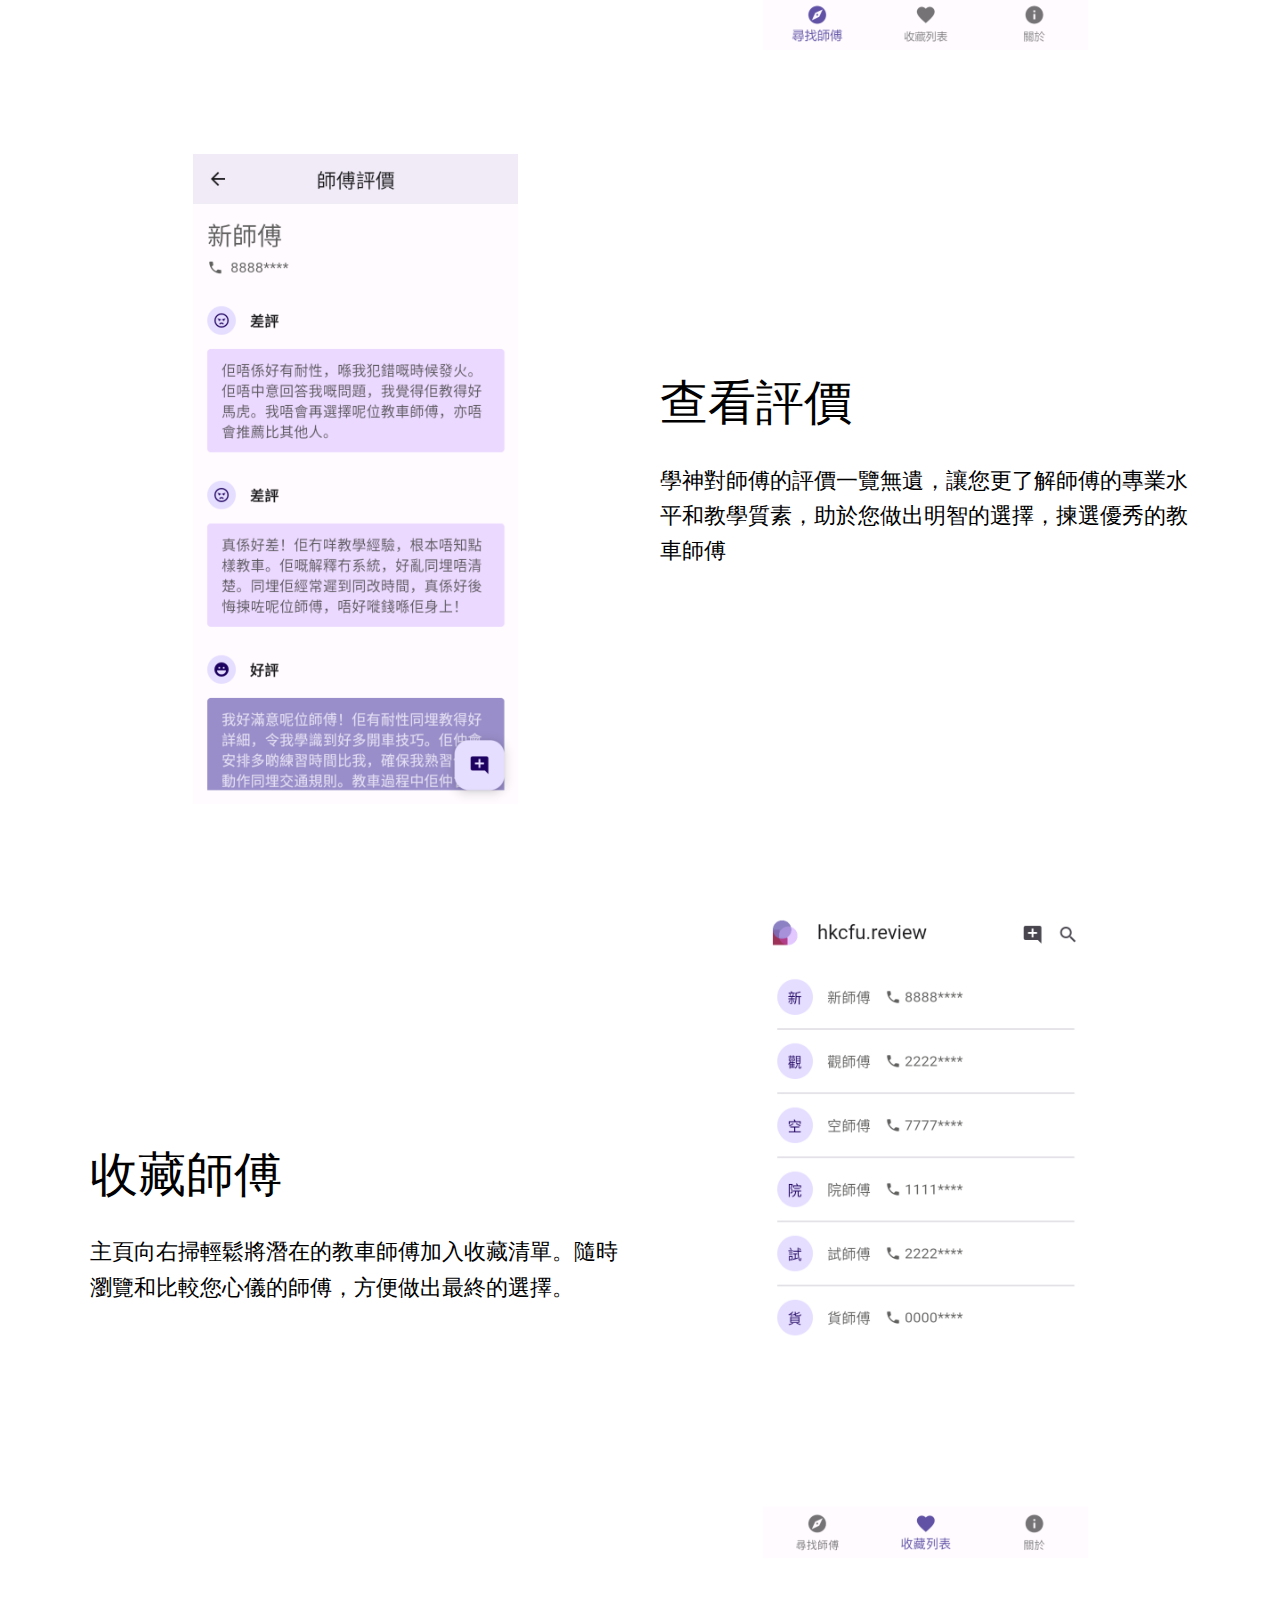
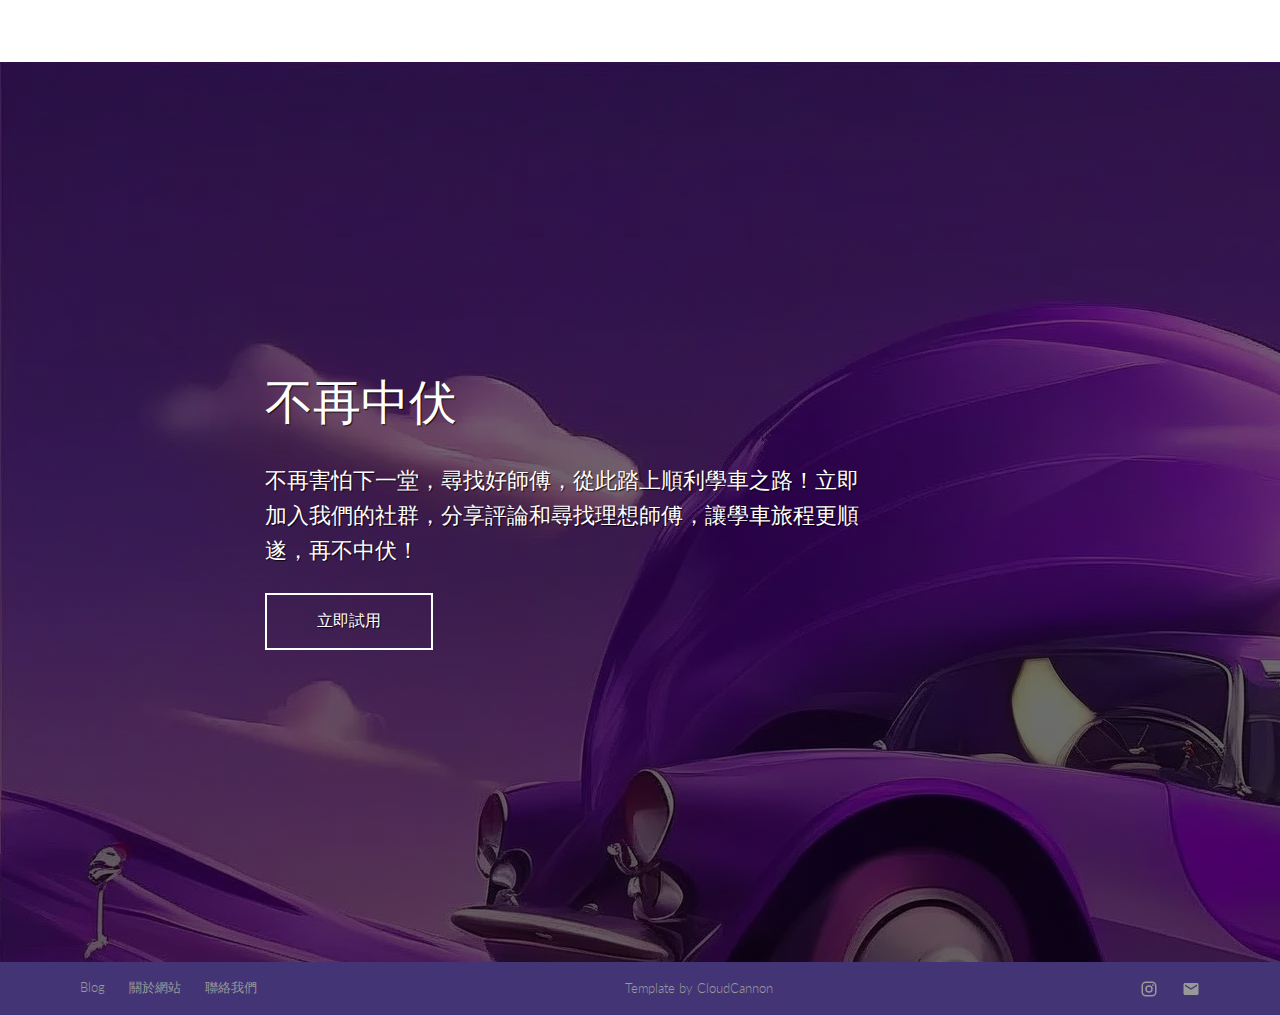
==== commit ed838095: "Update from https://github.com/lolalan/cfuapp/commit/9a1a82bc96e2f5b45fd18a26078d84b33e348e66" ====
--- a/welcome/index.html
+++ b/welcome/index.html
@@ -23,12 +23,12 @@
 
 		<link type="application/atom+xml" rel="alternate" href="https://www.hkcfu.review/welcome/feed.xml" title="hkcfu.review 教車師傅評價" />
 
-		<link rel="apple-touch-icon" href="./apple-touch-icon.png">
-		<link rel="icon" type="image/png" href="./touch-icon.png" sizes="192x192">
-		<link rel="icon" type="image/png" href="./images/favicon.png">
+		<link rel="apple-touch-icon" href="/welcome/apple-touch-icon.png">
+		<link rel="icon" type="image/png" href="/welcome/touch-icon.png" sizes="192x192">
+		<link rel="icon" type="image/png" href="/welcome/images/favicon.png">
 
 		<link rel="stylesheet" href="https://fonts.googleapis.com/css?family=Lato:300|Rubik:300">
-		<link rel="stylesheet" href="./css/screen.css">
+		<link rel="stylesheet" href="/welcome/css/screen.css">
 
 		
 	</head>
@@ -37,9 +37,9 @@
 		<header id="mainHeader">
 			<div class="container">
 				<div class="company-name">
-					<a href="./">
-						<span class="dark-logo"><img width="104" height="38" src="./images/logo/dark.svg" alt="dark hkcfu.review logo"></span>
-						<span class="light-logo"><img width="104" height="38" src="./images/logo/light.svg" alt="light hkcfu.review logo"></span>
+					<a href="/welcome/">
+						<span class="dark-logo"><img width="104" height="38" src="/welcome/images/logo/dark.svg" alt="dark hkcfu.review logo"></span>
+						<span class="light-logo"><img width="104" height="38" src="/welcome/images/logo/light.svg" alt="light hkcfu.review logo"></span>
 					</a>
 				</div>
 				<nav>
@@ -49,19 +49,19 @@
 		
 
 		
-		<a href="./blog/" class="" >Blog</a>
+		<a href="/welcome/blog/" class="" >Blog</a>
 	
 		
 		
 
 		
-		<a href="./about/" class="" >關於網站</a>
+		<a href="/welcome/about/" class="" >關於網站</a>
 	
 		
 		
 
 		
-		<a href="./contact/" class="" >聯絡我們</a>
+		<a href="/welcome/contact/" class="" >聯絡我們</a>
 	
 </nav>
 
@@ -69,7 +69,7 @@
 			</div>
 		</header>
 
-		<section class="hero" style="background-image: url(./images/artwork2.jpg)">
+		<section class="hero" style="background-image: url(/welcome/images/artwork2.jpg)">
 	<div class="inner-hero text-container">
 		<div class="hero-text-container">
 			<h1 class="editable">揾師傅≠開盲盒</h1>
@@ -88,7 +88,7 @@
 				<p class="editable">已收錄超過60位師傅的評價，輕鬆搜尋和探索教車師傅，界面簡潔易用。無論您是新手還是想換師傅，這裡都是您尋找理想教車師傅的好地方！</p>
 			</div>
 			<div class="image">
-				<img class="editable" src="./images/screenshot1.png" alt="Screenshot" />
+				<img class="editable" src="/welcome/images/screenshot1.png" alt="Screenshot" />
 			</div>
 		</div>
 	</section>
@@ -100,7 +100,7 @@
 				<p class="editable">學神對師傅的評價一覽無遺，讓您更了解師傅的專業水平和教學質素，助於您做出明智的選擇，揀選優秀的教車師傅</p>
 			</div>
 			<div class="image">
-				<img class="editable" src="./images/screenshot2.png" alt="Screenshot" />
+				<img class="editable" src="/welcome/images/screenshot2.png" alt="Screenshot" />
 			</div>
 		</div>
 	</section>
@@ -112,12 +112,12 @@
 				<p class="editable">主頁向右掃輕鬆將潛在的教車師傅加入收藏清單。隨時瀏覽和比較您心儀的師傅，方便做出最終的選擇。</p>
 			</div>
 			<div class="image">
-				<img class="editable" src="./images/screenshot3.png" alt="Screenshot" />
+				<img class="editable" src="/welcome/images/screenshot3.png" alt="Screenshot" />
 			</div>
 		</div>
 	</section>
 
-	<section class="hero" style="background: center/cover no-repeat linear-gradient(rgba(0, 0, 0, 0.5), rgba(0, 0, 0, 0.6)),url(./images/artwork.png)">
+	<section class="hero" style="background: center/cover no-repeat linear-gradient(rgba(0, 0, 0, 0.5), rgba(0, 0, 0, 0.6)),url(/welcome/images/artwork.webp)">
 		<div class="inner-hero text-container">
 			<div class="hero-text-container">
 				<h2 class="editable">不再中伏</h2>
@@ -135,21 +135,21 @@
 				<ul class="footer-left-links">
 					
 						<li>
-							<a  href="./blog/" >
+							<a  href="/welcome/blog/" >
 								
 								Blog
 							</a>
 						</li>
 					
 						<li>
-							<a  href="./about/" >
+							<a  href="/welcome/about/" >
 								
 								關於網站
 							</a>
 						</li>
 					
 						<li>
-							<a  href="./contact/" >
+							<a  href="/welcome/contact/" >
 								
 								聯絡我們
 							</a>
@@ -169,7 +169,7 @@
 						</li>
 					
 						<li>
-							<a  href=".mailto:hkcfu.review@gmail.com" class="email-icon">
+							<a  href="mailto:hkcfu.review@gmail.com" class="email-icon">
 								
 		<svg fill="#000000" height="24" viewBox="0 0 24 24" width="24" xmlns="http://www.w3.org/2000/svg"><path d="M20 4H4c-1.1 0-1.99.9-1.99 2L2 18c0 1.1.9 2 2 2h16c1.1 0 2-.9 2-2V6c0-1.1-.9-2-2-2zm0 4l-8 5-8-5V6l8 5 8-5v2z"/><path d="M0 0h24v24H0z" fill="none"/></svg>
 
@@ -188,6 +188,6 @@
 		</footer>
 
 		<script src="//ajax.googleapis.com/ajax/libs/jquery/3.1.0/jquery.min.js"></script>
-		<script src="./js/main.js"></script>
+		<script src="/welcome/js/main.js"></script>
 	</body>
 </html>
